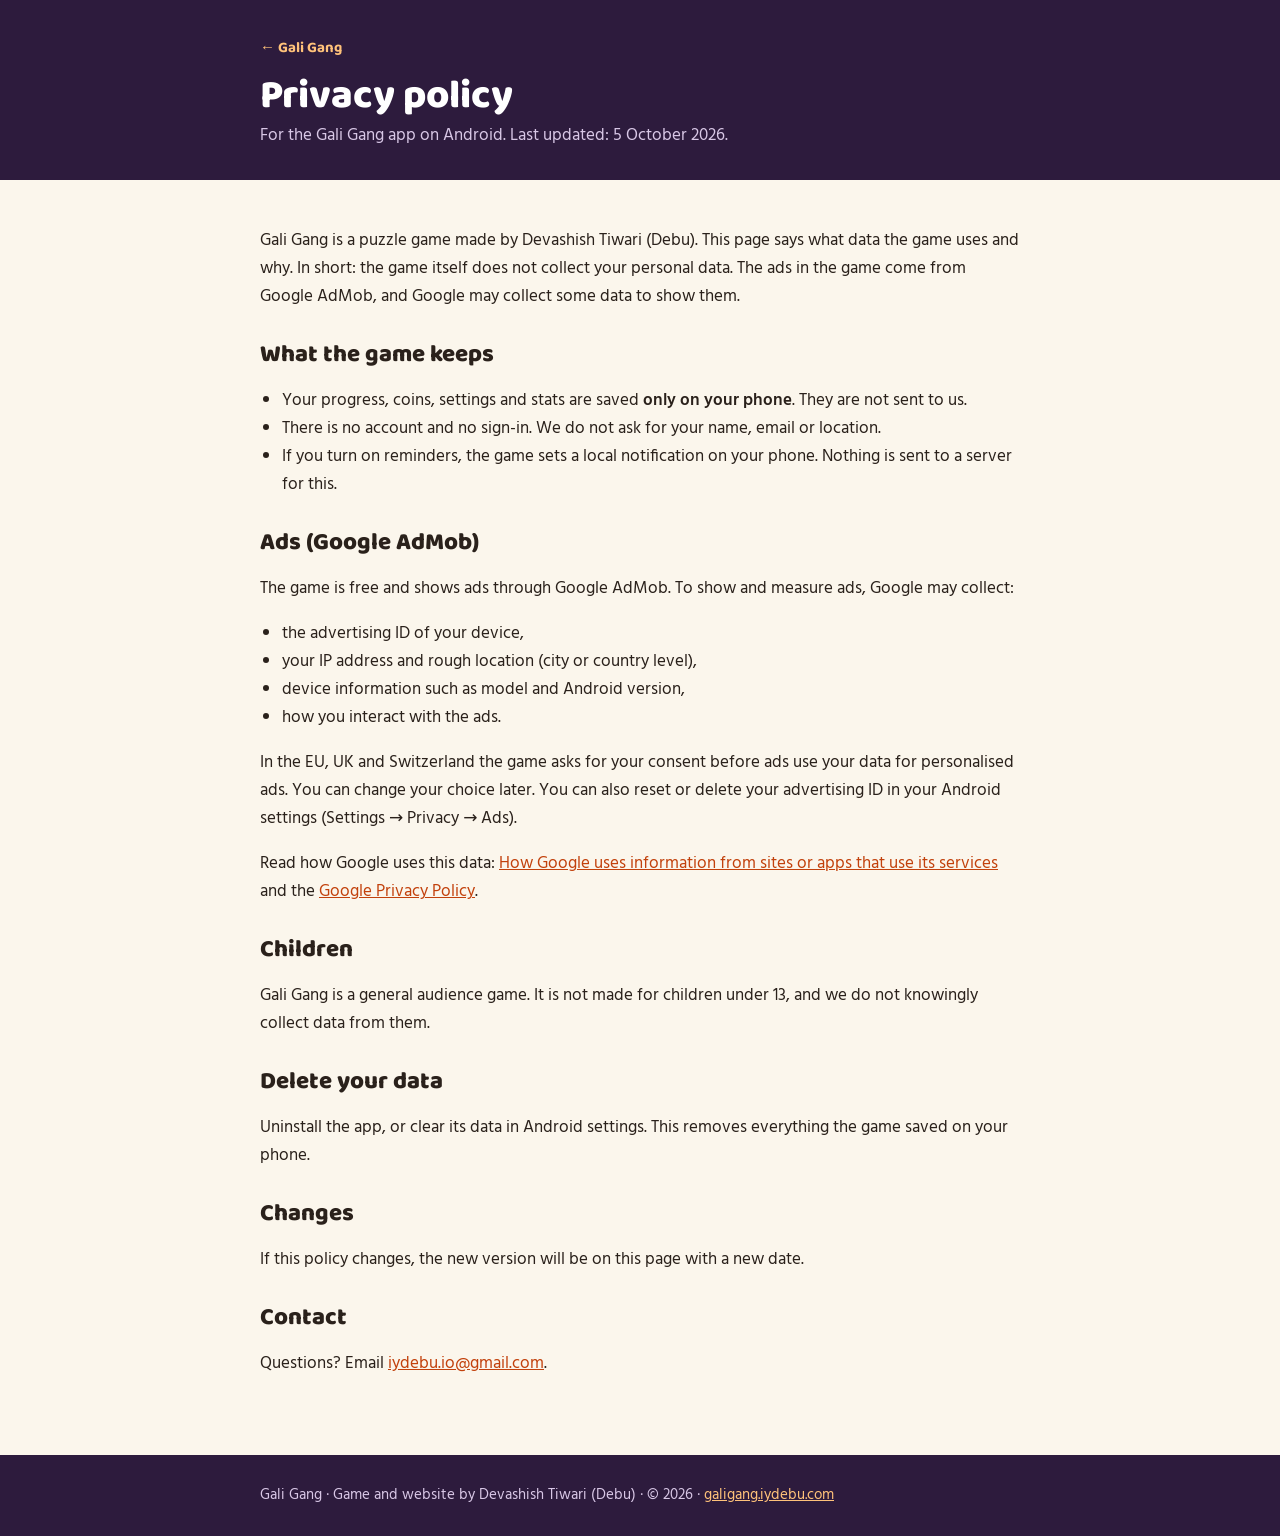
==== privacy.html @ cfe2c729 "Early access 0.1.0: APK download (GitHub release, VirusTotal 0 detections), privacy page, app icon" ====
<!doctype html>
<html lang="en">
<head>
<meta charset="utf-8">
<meta name="viewport" content="width=device-width,initial-scale=1">
<title>Gali Gang - Privacy policy</title>
<link rel="canonical" href="https://galigang.iydebu.com/privacy.html">
<link rel="icon" href="favicon.svg" type="image/svg+xml">
<meta name="theme-color" content="#2d1b3d">
<link rel="stylesheet" href="fonts/fonts.css">
<style>
body{margin:0;background:#fbf6ec;color:#2a211b;font:17px/1.65 "Hind",system-ui,sans-serif;-webkit-font-smoothing:antialiased}
header{background:#2d1b3d;color:#fff;padding:34px 0 30px}
.wrap{max-width:760px;margin:0 auto;padding:0 22px}
header a{color:#ffc27a;text-decoration:none;font:700 15px "Baloo 2",sans-serif}
h1{font:800 40px/1.1 "Baloo 2",sans-serif;margin:12px 0 4px}
header p{margin:0;color:#d8c7e6}
main{padding:30px 0 60px}
h2{font:800 24px/1.2 "Baloo 2",sans-serif;margin:30px 0 6px}
a{color:#c2410c}
ul{padding-left:22px}
footer{background:#2d1b3d;color:#d8c7e6;padding:28px 0;font-size:15px}
footer a{color:#ffc27a}
</style>
</head>
<body>
<header><div class="wrap">
 <a href="./">&larr; Gali Gang</a>
 <h1>Privacy policy</h1>
 <p>For the Gali Gang app on Android. Last updated: 5 October 2026.</p>
</div></header>
<main><div class="wrap">
 <p>Gali Gang is a puzzle game made by Devashish Tiwari (Debu). This page says what data the game uses and why. In short: the game itself does not collect your personal data. The ads in the game come from Google AdMob, and Google may collect some data to show them.</p>

 <h2>What the game keeps</h2>
 <ul>
  <li>Your progress, coins, settings and stats are saved <b>only on your phone</b>. They are not sent to us.</li>
  <li>There is no account and no sign-in. We do not ask for your name, email or location.</li>
  <li>If you turn on reminders, the game sets a local notification on your phone. Nothing is sent to a server for this.</li>
 </ul>

 <h2>Ads (Google AdMob)</h2>
 <p>The game is free and shows ads through Google AdMob. To show and measure ads, Google may collect:</p>
 <ul>
  <li>the advertising ID of your device,</li>
  <li>your IP address and rough location (city or country level),</li>
  <li>device information such as model and Android version,</li>
  <li>how you interact with the ads.</li>
 </ul>
 <p>In the EU, UK and Switzerland the game asks for your consent before ads use your data for personalised ads. You can change your choice later. You can also reset or delete your advertising ID in your Android settings (Settings &rarr; Privacy &rarr; Ads).</p>
 <p>Read how Google uses this data: <a href="https://policies.google.com/technologies/partner-sites" target="_blank" rel="noopener">How Google uses information from sites or apps that use its services</a> and the <a href="https://policies.google.com/privacy" target="_blank" rel="noopener">Google Privacy Policy</a>.</p>

 <h2>Children</h2>
 <p>Gali Gang is a general audience game. It is not made for children under 13, and we do not knowingly collect data from them.</p>

 <h2>Delete your data</h2>
 <p>Uninstall the app, or clear its data in Android settings. This removes everything the game saved on your phone.</p>

 <h2>Changes</h2>
 <p>If this policy changes, the new version will be on this page with a new date.</p>

 <h2>Contact</h2>
 <p>Questions? Email <a href="mailto:iydebu.io@gmail.com">iydebu.io@gmail.com</a>.</p>
</div></main>
<footer><div class="wrap">Gali Gang &middot; Game and website by Devashish Tiwari (Debu) &middot; &copy; 2026 &middot; <a href="./">galigang.iydebu.com</a></div></footer>
</body>
</html>
---- fonts/fonts.css ----
/* Gali Gang shared fonts (all SIL OFL, files in this folder) */
@font-face{font-family:"Baloo 2";font-weight:600;font-display:swap;src:url(baloo-2-latin-600-normal.woff2) format("woff2");unicode-range:U+0000-00FF,U+2000-206F,U+20B9}
@font-face{font-family:"Baloo 2";font-weight:700;font-display:swap;src:url(baloo-2-latin-700-normal.woff2) format("woff2");unicode-range:U+0000-00FF,U+2000-206F,U+20B9}
@font-face{font-family:"Baloo 2";font-weight:800;font-display:swap;src:url(baloo-2-latin-800-normal.woff2) format("woff2");unicode-range:U+0000-00FF,U+2000-206F,U+20B9}
@font-face{font-family:"Baloo 2";font-weight:600;font-display:swap;src:url(baloo-2-devanagari-600-normal.woff2) format("woff2");unicode-range:U+0900-097F,U+1CD0-1CF9,U+200C-200D,U+25CC,U+A830-A839,U+A8E0-A8FF}
@font-face{font-family:"Baloo 2";font-weight:700;font-display:swap;src:url(baloo-2-devanagari-700-normal.woff2) format("woff2");unicode-range:U+0900-097F,U+1CD0-1CF9,U+200C-200D,U+25CC,U+A830-A839,U+A8E0-A8FF}
@font-face{font-family:"Baloo 2";font-weight:800;font-display:swap;src:url(baloo-2-devanagari-800-normal.woff2) format("woff2");unicode-range:U+0900-097F,U+1CD0-1CF9,U+200C-200D,U+25CC,U+A830-A839,U+A8E0-A8FF}
@font-face{font-family:"Hind";font-weight:400;font-display:swap;src:url(hind-latin-400-normal.woff2) format("woff2");unicode-range:U+0000-00FF,U+2000-206F,U+2190-21FF,U+20B9}
@font-face{font-family:"Hind";font-weight:500;font-display:swap;src:url(hind-latin-500-normal.woff2) format("woff2");unicode-range:U+0000-00FF,U+2000-206F,U+2190-21FF,U+20B9}
@font-face{font-family:"Hind";font-weight:600;font-display:swap;src:url(hind-latin-600-normal.woff2) format("woff2");unicode-range:U+0000-00FF,U+2000-206F,U+2190-21FF,U+20B9}
@font-face{font-family:"Hind";font-weight:400;font-display:swap;src:url(hind-devanagari-400-normal.woff2) format("woff2");unicode-range:U+0900-097F,U+1CD0-1CF9,U+200C-200D,U+25CC,U+A830-A839,U+A8E0-A8FF}
@font-face{font-family:"Hind";font-weight:500;font-display:swap;src:url(hind-devanagari-500-normal.woff2) format("woff2");unicode-range:U+0900-097F,U+1CD0-1CF9,U+200C-200D,U+25CC,U+A830-A839,U+A8E0-A8FF}
@font-face{font-family:"Hind";font-weight:600;font-display:swap;src:url(hind-devanagari-600-normal.woff2) format("woff2");unicode-range:U+0900-097F,U+1CD0-1CF9,U+200C-200D,U+25CC,U+A830-A839,U+A8E0-A8FF}
@font-face{font-family:"Fraunces";font-weight:400;font-display:swap;src:url(fraunces-latin-400-normal.woff2) format("woff2")}
@font-face{font-family:"Fraunces";font-weight:400;font-style:italic;font-display:swap;src:url(fraunces-latin-400-italic.woff2) format("woff2")}
@font-face{font-family:"Fraunces";font-weight:600;font-display:swap;src:url(fraunces-latin-600-normal.woff2) format("woff2")}
@font-face{font-family:"Fraunces";font-weight:700;font-display:swap;src:url(fraunces-latin-700-normal.woff2) format("woff2")}
@font-face{font-family:"JetBrains Mono";font-weight:400;font-display:swap;src:url(jetbrains-mono-latin-400-normal.woff2) format("woff2")}
@font-face{font-family:"JetBrains Mono";font-weight:500;font-display:swap;src:url(jetbrains-mono-latin-500-normal.woff2) format("woff2")}
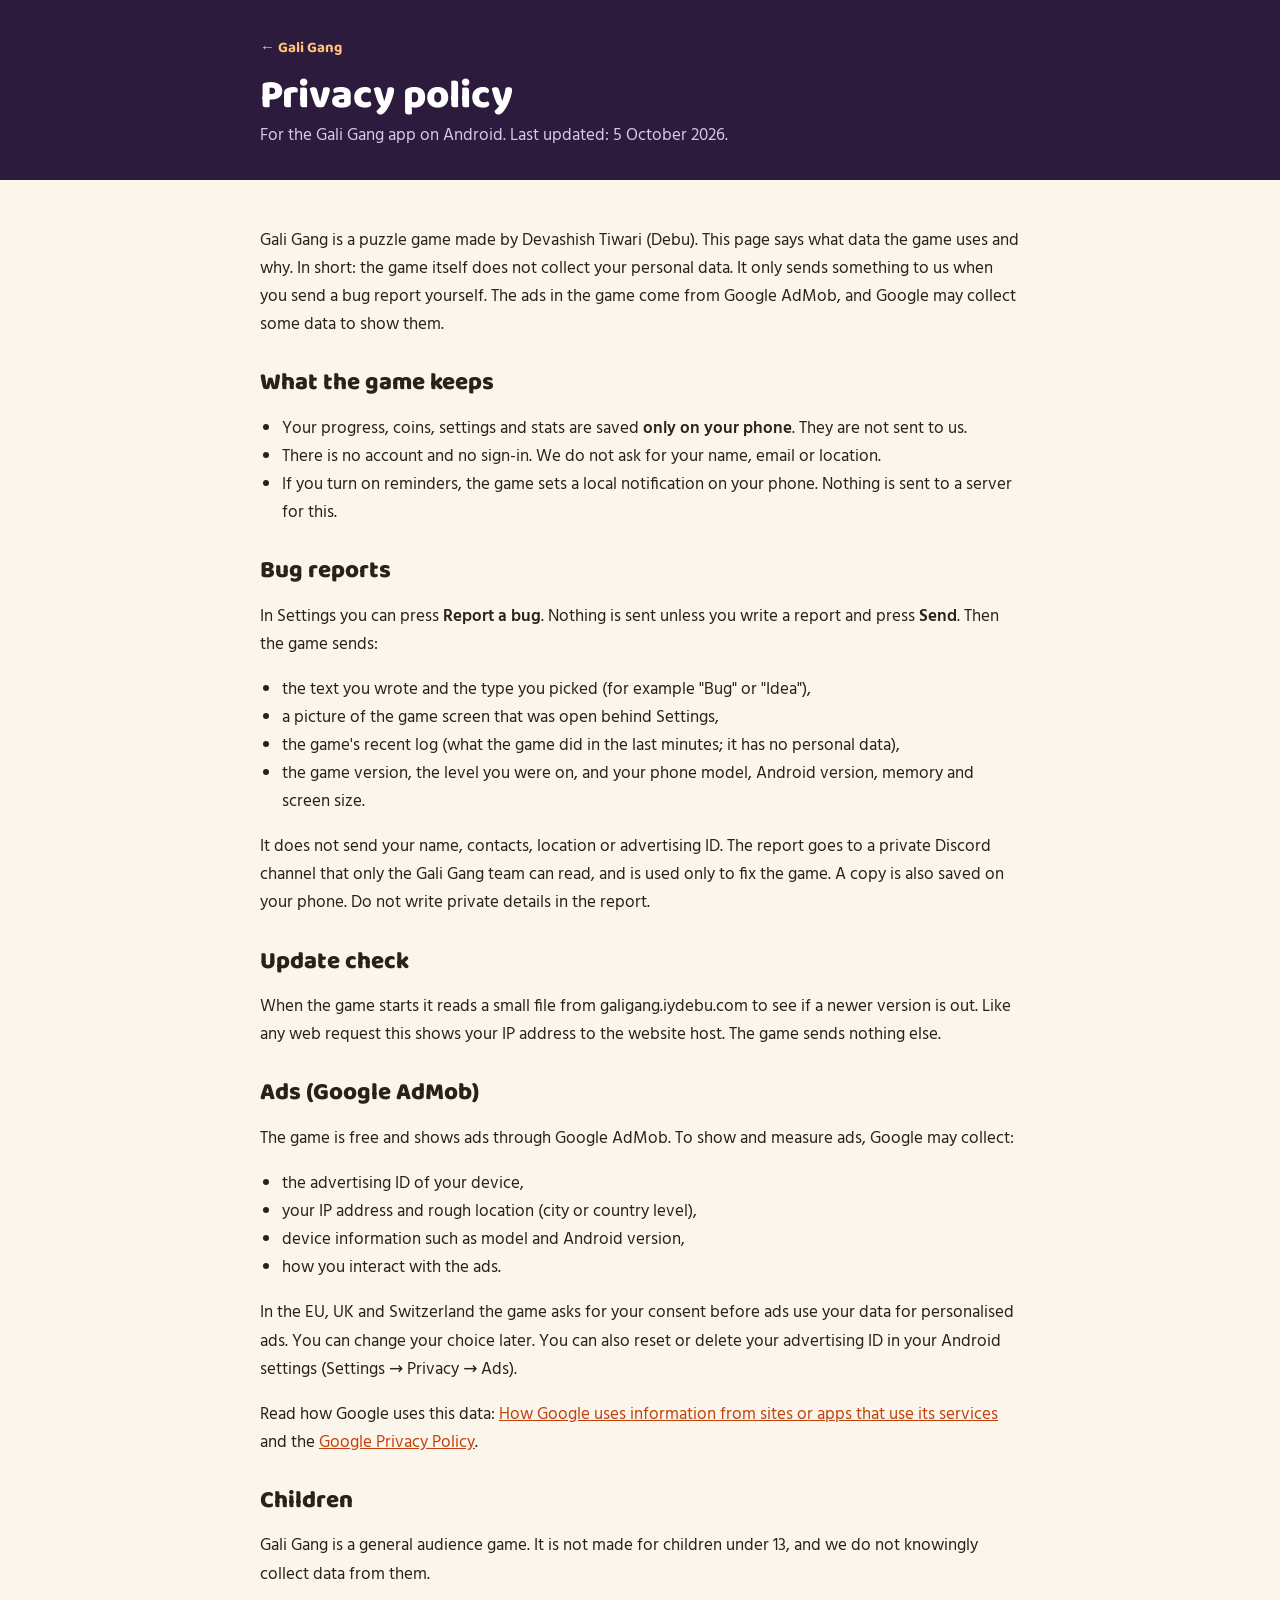
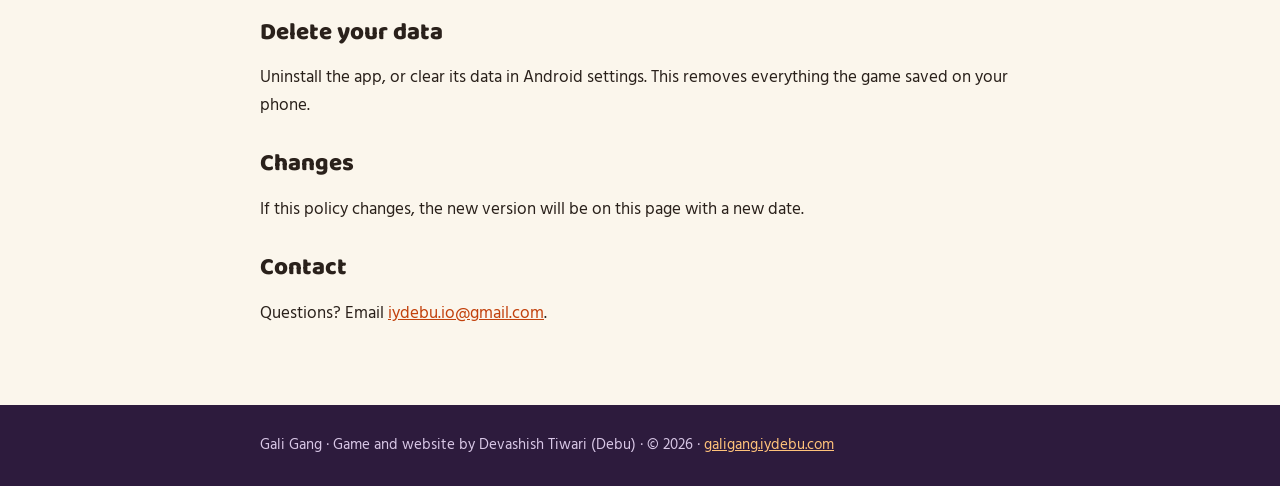
==== commit 89cb2b10: "Early access 0.1.2: report a bug, update notice (version.json); privacy: bug reports" ====
--- a/privacy.html
+++ b/privacy.html
@@ -30,7 +30,7 @@
  <p>For the Gali Gang app on Android. Last updated: 5 October 2026.</p>
 </div></header>
 <main><div class="wrap">
- <p>Gali Gang is a puzzle game made by Devashish Tiwari (Debu). This page says what data the game uses and why. In short: the game itself does not collect your personal data. The ads in the game come from Google AdMob, and Google may collect some data to show them.</p>
+ <p>Gali Gang is a puzzle game made by Devashish Tiwari (Debu). This page says what data the game uses and why. In short: the game itself does not collect your personal data. It only sends something to us when you send a bug report yourself. The ads in the game come from Google AdMob, and Google may collect some data to show them.</p>
 
  <h2>What the game keeps</h2>
  <ul>
@@ -38,6 +38,19 @@
   <li>There is no account and no sign-in. We do not ask for your name, email or location.</li>
   <li>If you turn on reminders, the game sets a local notification on your phone. Nothing is sent to a server for this.</li>
  </ul>
+
+ <h2>Bug reports</h2>
+ <p>In Settings you can press <b>Report a bug</b>. Nothing is sent unless you write a report and press <b>Send</b>. Then the game sends:</p>
+ <ul>
+  <li>the text you wrote and the type you picked (for example "Bug" or "Idea"),</li>
+  <li>a picture of the game screen that was open behind Settings,</li>
+  <li>the game's recent log (what the game did in the last minutes; it has no personal data),</li>
+  <li>the game version, the level you were on, and your phone model, Android version, memory and screen size.</li>
+ </ul>
+ <p>It does not send your name, contacts, location or advertising ID. The report goes to a private Discord channel that only the Gali Gang team can read, and is used only to fix the game. A copy is also saved on your phone. Do not write private details in the report.</p>
+
+ <h2>Update check</h2>
+ <p>When the game starts it reads a small file from galigang.iydebu.com to see if a newer version is out. Like any web request this shows your IP address to the website host. The game sends nothing else.</p>
 
  <h2>Ads (Google AdMob)</h2>
  <p>The game is free and shows ads through Google AdMob. To show and measure ads, Google may collect:</p>
